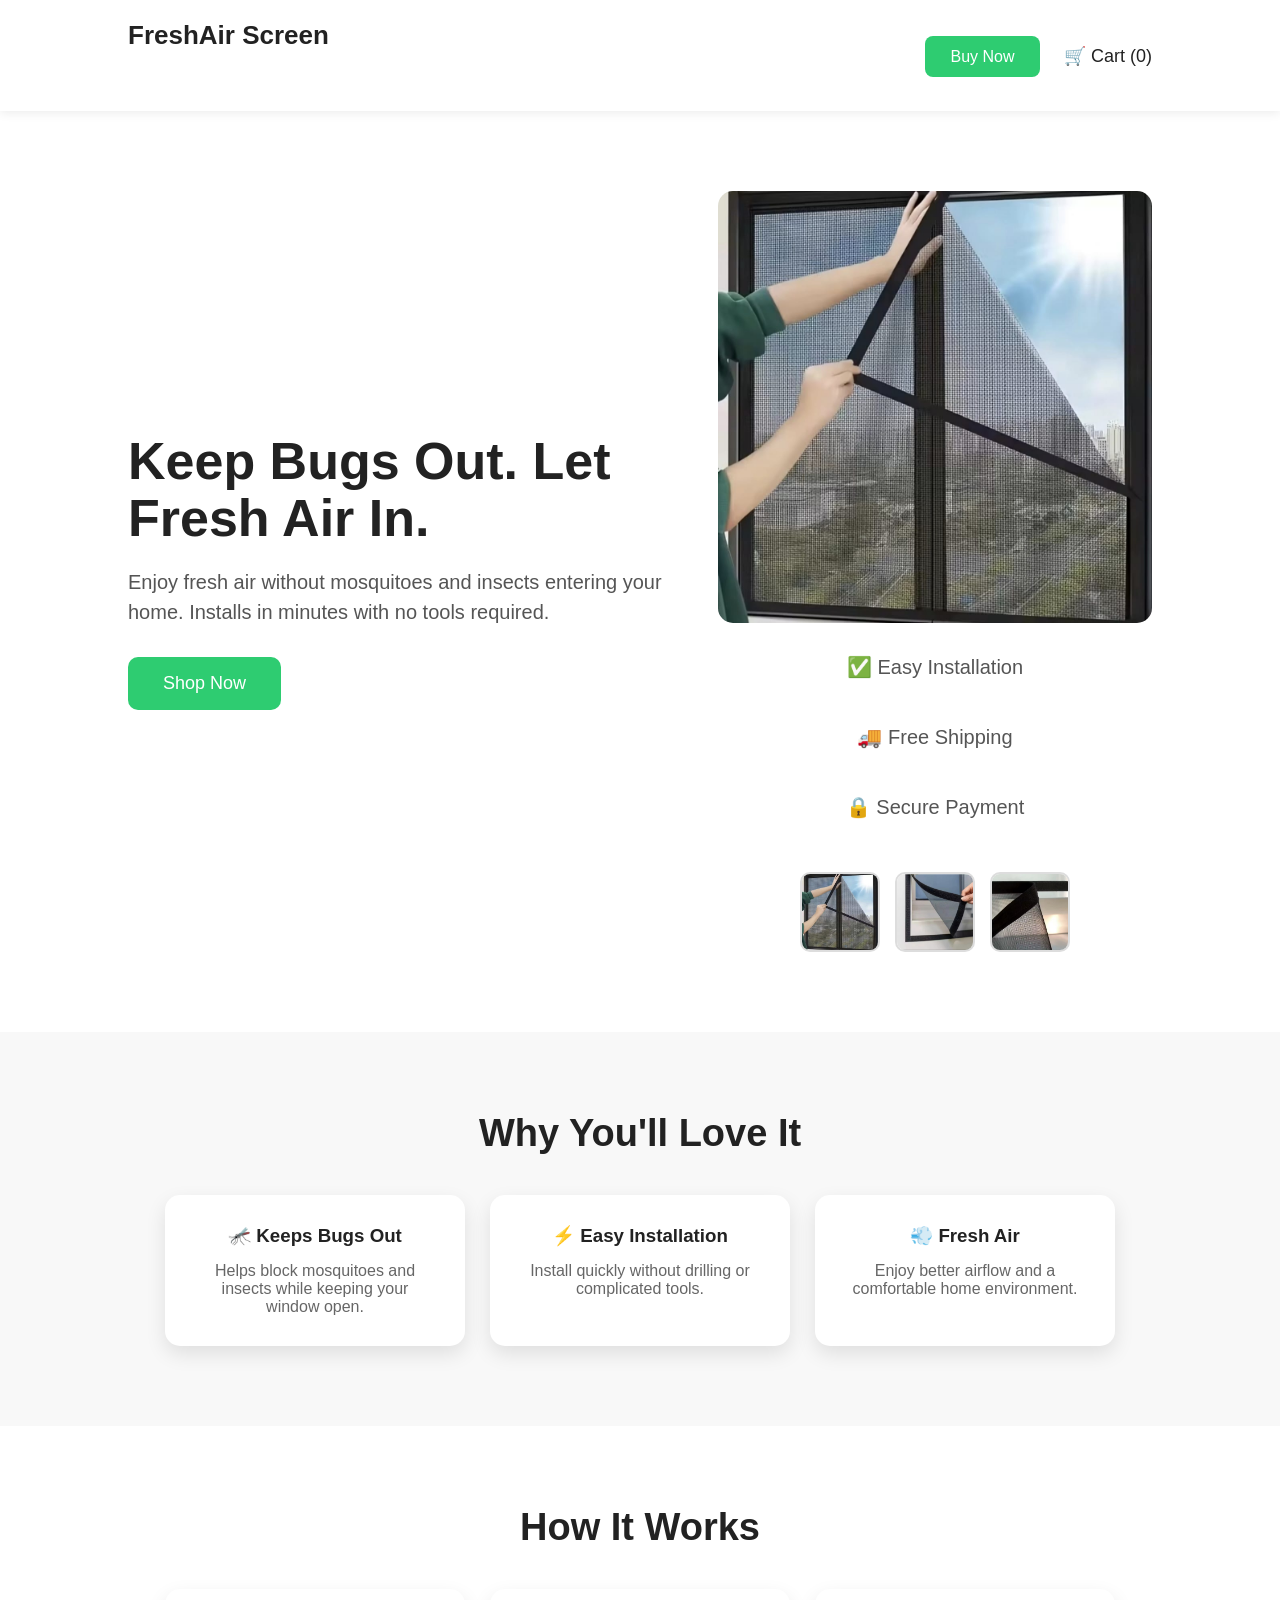
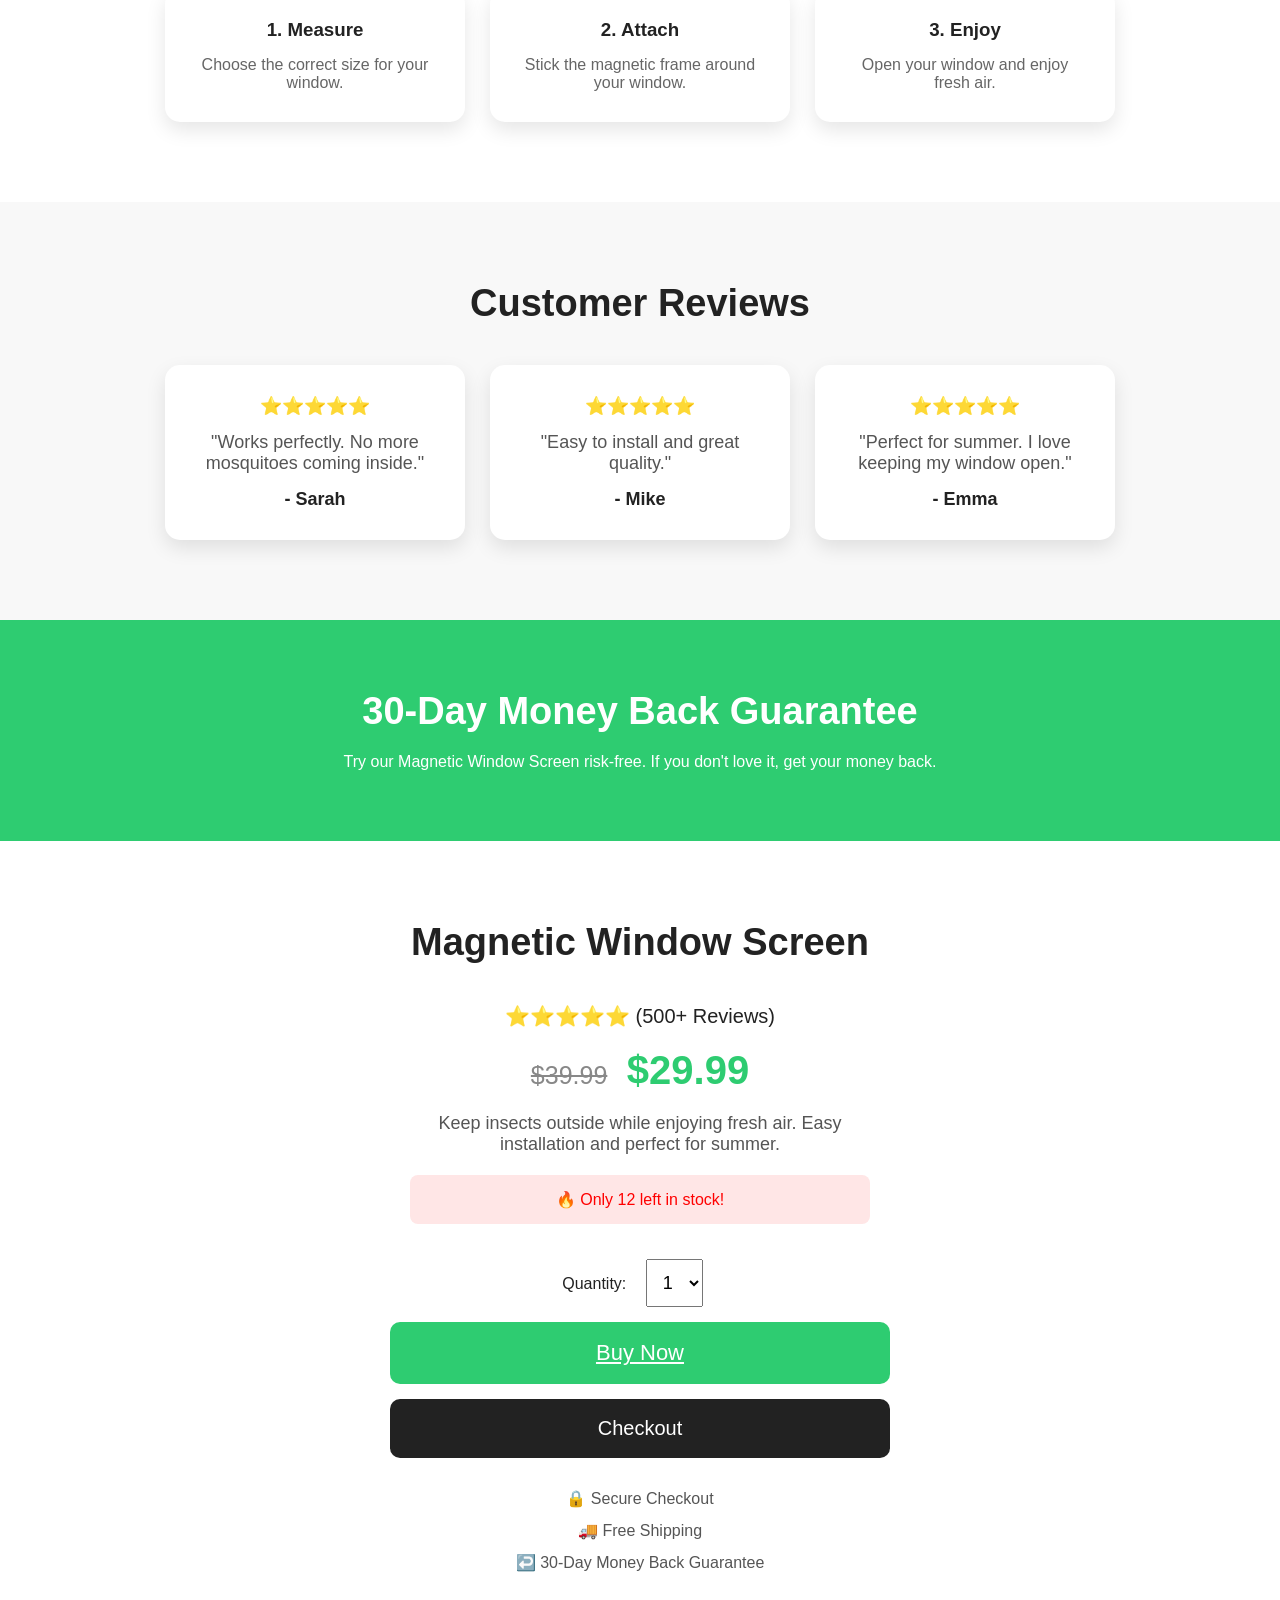
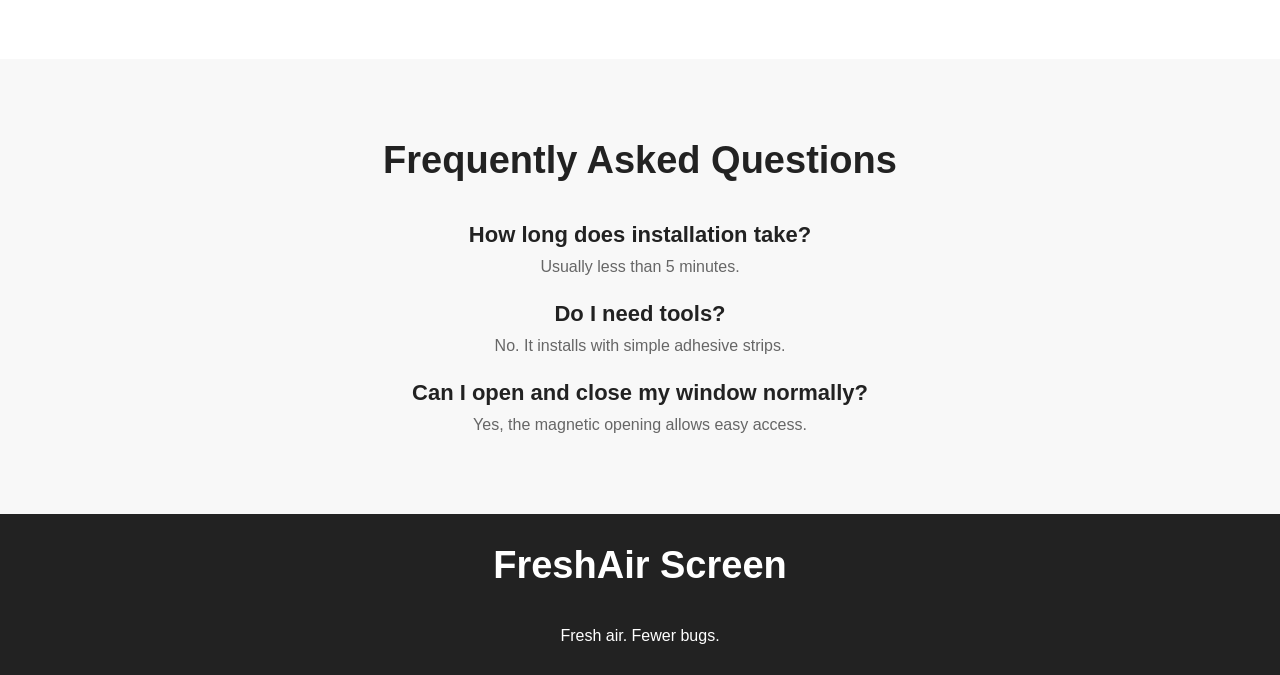
==== index.html @ 95ec8710 "Add files via upload" ====
<!DOCTYPE html>
<html lang="en">
<head>
    <meta charset="UTF-8">
    <meta name="viewport" content="width=device-width, initial-scale=1.0">
    <title>Magnetic Window Screen</title>
    <link rel="stylesheet" href="style.css">
</head>

<body>

<!-- NAVBAR -->
<nav>

<h2>FreshAir Screen</h2>


<div>

<a href="#buy">Buy Now</a>

<span class="cart">
🛒 Cart (<span id="cart-count">0</span>)
</span>

</div>


</nav>


<!-- HERO -->
<header class="hero">

    <div class="hero-content">
        <h1>Keep Bugs Out. Let Fresh Air In.</h1>

        <p>
        Enjoy fresh air without mosquitoes and insects entering your home.
        Installs in minutes with no tools required.
        </p>

        <a href="#buy" class="btn">Shop Now</a>
    </div>


    <div class="hero-image">

    <img id="main-image" src="images/product.png" alt="Magnetic Window Screen">
    <div class="product-badges">

    <p>✅ Easy Installation</p>
    <p>🚚 Free Shipping</p>
    <p>🔒 Secure Payment</p>

</div>

    <div class="thumbnail">
        <img src="images/product.png" onclick="changeImage(this.src)">
        <img src="images/product2.png" onclick="changeImage(this.src)">
        <img src="images/product3.png" onclick="changeImage(this.src)">
    </div>

</div>

</header>



<!-- BENEFITS -->
<section class="benefits">

<h2>Why You'll Love It</h2>

<div class="benefit-grid">


<div class="card">
<h3>🦟 Keeps Bugs Out</h3>
<p>Helps block mosquitoes and insects while keeping your window open.</p>
</div>


<div class="card">
<h3>⚡ Easy Installation</h3>
<p>Install quickly without drilling or complicated tools.</p>
</div>


<div class="card">
<h3>💨 Fresh Air</h3>
<p>Enjoy better airflow and a comfortable home environment.</p>
</div>


</div>

</section>




<!-- HOW IT WORKS -->

<section class="how">

<h2>How It Works</h2>


<div class="steps">

<div class="step">
<h3>1. Measure</h3>
<p>Choose the correct size for your window.</p>
</div>


<div class="step">
<h3>2. Attach</h3>
<p>Stick the magnetic frame around your window.</p>
</div>


<div class="step">
<h3>3. Enjoy</h3>
<p>Open your window and enjoy fresh air.</p>
</div>


</div>

</section>





<!-- REVIEWS -->

<section class="reviews">

<h2>Customer Reviews</h2>


<div class="review-box">

<div>
⭐⭐⭐⭐⭐
<p>"Works perfectly. No more mosquitoes coming inside."</p>
<b>- Sarah</b>
</div>


<div>
⭐⭐⭐⭐⭐
<p>"Easy to install and great quality."</p>
<b>- Mike</b>
</div>


<div>
⭐⭐⭐⭐⭐
<p>"Perfect for summer. I love keeping my window open."</p>
<b>- Emma</b>
</div>


</div>

</section>






<!-- GUARANTEE -->

<section class="guarantee">

<h2>30-Day Money Back Guarantee</h2>

<p>
Try our Magnetic Window Screen risk-free.
If you don't love it, get your money back.
</p>

</section>





<!-- PRODUCT BUY SECTION -->

<section id="buy" class="product-section">

    <div class="product-info">

        <h2>Magnetic Window Screen</h2>

        <div class="stars">
            ⭐⭐⭐⭐⭐ (500+ Reviews)
        </div>


        <div class="price">

            <span class="old-price">$39.99</span>

            <span class="new-price">$29.99</span>

        </div>


        <p>
        Keep insects outside while enjoying fresh air.
        Easy installation and perfect for summer.
        </p>


        <div class="stock">
            🔥 Only 12 left in stock!
        </div>


        <label>Quantity:</label>

        <select id="quantity">

            <option value="1">1</option>
            <option value="2">2</option>
            <option value="3">3</option>
            <option value="4">4</option>

        </select>


        <a class="cart-btn" href="https://buy.stripe.com/test_28EbJ36GmfGZ2kE6yRcEw00">
        Buy Now
        </a>

        <button class="checkout-btn" onclick="checkout()">
                 Checkout
        </button>


        <div class="checkout">

            🔒 Secure Checkout<br>
            🚚 Free Shipping<br>
            ↩️ 30-Day Money Back Guarantee

        </div>


    </div>


</section>





<!-- FAQ -->

<section class="faq">

<h2>Frequently Asked Questions</h2>


<h3>How long does installation take?</h3>
<p>Usually less than 5 minutes.</p>


<h3>Do I need tools?</h3>
<p>No. It installs with simple adhesive strips.</p>


<h3>Can I open and close my window normally?</h3>
<p>Yes, the magnetic opening allows easy access.</p>


</section>





<!-- FOOTER -->

<footer>

<h2>FreshAir Screen</h2>

<p>Fresh air. Fewer bugs.</p>

</footer>




<script src="script.js"></script>

</body>
</html>
---- style.css ----
*{
    margin:0;
    padding:0;
    box-sizing:border-box;
    font-family:Arial,sans-serif;
}

html{
    scroll-behavior:smooth;
}

body{
    background:white;
    color:#222;
}


/* NAVBAR */

nav{
    display:flex;
    justify-content:space-between;
    align-items:center;
    padding:20px 10%;
    background:white;
    box-shadow:0 2px 10px rgba(0,0,0,.08);
}

nav h2{
    font-size:26px;
}

nav a{
    text-decoration:none;
    background:#2ecc71;
    color:white;
    padding:12px 25px;
    border-radius:8px;
}



/* HERO */

.hero{
    display:flex;
    justify-content:space-between;
    align-items:center;
    padding:80px 10%;
    gap:40px;
}

.hero-content{
    max-width:550px;
}

.hero h1{
    font-size:52px;
    line-height:1.1;
    margin-bottom:20px;
}

.hero p{
    font-size:20px;
    color:#555;
    margin-bottom:30px;
    line-height:1.5;
}


.btn{
    display:inline-block;
    background:#2ecc71;
    color:white;
    text-decoration:none;
    padding:16px 35px;
    border-radius:10px;
    font-size:18px;
    border:none;
    cursor:pointer;
}


.btn:hover{
    background:#27ae60;
}


.hero-image img{
    width:450px;
    max-width:100%;
}



/* BENEFITS */

.benefits,
.how,
.reviews,
.faq{
    padding:80px 10%;
    text-align:center;
}


.benefits{
    background:#f8f8f8;
}


h2{
    font-size:38px;
    margin-bottom:40px;
}


.benefit-grid,
.steps,
.review-box{
    display:flex;
    justify-content:center;
    gap:25px;
    flex-wrap:wrap;
}


.card,
.step,
.review-box div{
    background:white;
    padding:30px;
    width:300px;
    border-radius:15px;
    box-shadow:0 8px 20px rgba(0,0,0,.1);
}


.card:hover,
.step:hover{
    transform:translateY(-8px);
}


.card,
.step{
    transition:.3s;
}


.card p,
.step p{
    color:#666;
    margin-top:15px;
}



/* REVIEWS */

.reviews{
    background:#f8f8f8;
}


.review-box div{
    font-size:18px;
}


.review-box p{
    margin:15px 0;
    color:#555;
}




/* GUARANTEE */

.guarantee{
    text-align:center;
    padding:70px 10%;
    background:#2ecc71;
    color:white;
}


.guarantee h2{
    margin-bottom:20px;
}



/* BUY */

.buy{
    text-align:center;
    padding:80px 10%;
}


.buy h1{
    font-size:50px;
    margin:20px;
}


.buy p{
    font-size:20px;
}



/* FAQ */

.faq{
    background:#f8f8f8;
}


.faq h3{
    margin-top:25px;
    font-size:22px;
}


.faq p{
    color:#666;
    margin-top:10px;
}




/* FOOTER */

footer{
    text-align:center;
    padding:30px;
    background:#222;
    color:white;
}



/* MOBILE */

@media(max-width:768px){

.hero{
    flex-direction:column;
    text-align:center;
}


.hero h1{
    font-size:38px;
}


.hero-image img{
    width:320px;
}


nav{
    padding:20px 5%;
}


}
.hero-image{
    text-align:center;
}


#main-image{
    width:450px;
    max-width:100%;
    border-radius:15px;
}


.thumbnail{
    display:flex;
    justify-content:center;
    gap:15px;
    margin-top:20px;
}


.thumbnail img{
    width:80px;
    height:80px;
    object-fit:cover;
    border-radius:10px;
    cursor:pointer;
    border:2px solid #ddd;
}


.thumbnail img:hover{
    border-color:#2ecc71;
}
.product-section{

    padding:80px 10%;
    display:flex;
    justify-content:center;
    text-align:center;

}


.product-info{

    max-width:500px;
}


.stars{

    margin:15px;
    font-size:20px;

}


.price{

    margin:20px;

}


.old-price{

    text-decoration:line-through;
    color:#888;
    font-size:25px;
    margin-right:15px;

}


.new-price{

    color:#2ecc71;
    font-size:40px;
    font-weight:bold;

}


.product-info p{

    font-size:18px;
    color:#555;
    margin:20px;

}


.stock{

    background:#ffe6e6;
    color:red;
    padding:15px;
    border-radius:8px;
    margin:20px;

}


select{

    padding:12px;
    font-size:18px;
    margin:15px;

}


.cart-btn{

    display:block;
    width:100%;
    padding:18px;
    background:#2ecc71;
    color:white;
    border:none;
    border-radius:10px;
    font-size:22px;
    cursor:pointer;

}


.cart-btn:hover{

    background:#27ae60;

}


.checkout{

    margin-top:25px;
    line-height:2;
    color:#555;

}
.cart{

margin-left:20px;
font-size:18px;
cursor:pointer;

}


.checkout-btn{

margin-top:15px;
width:100%;
padding:18px;
background:#222;
color:white;
border:none;
border-radius:10px;
font-size:20px;
cursor:pointer;

}


.checkout-btn:hover{

background:#444;

}
/* MOBILE RESPONSIVE DESIGN */

@media(max-width:768px){

    nav{
        flex-direction:column;
        gap:15px;
        text-align:center;
    }


    .hero{

        flex-direction:column;
        text-align:center;
        padding:50px 5%;

    }


    .hero h1{

        font-size:36px;

    }


    .hero p{

        font-size:18px;

    }


    .hero-image img{

        width:300px;

    }


    .benefit-grid,
    .steps,
    .review-box{

        flex-direction:column;
        align-items:center;

    }


    .card,
    .step,
    .review-box div{

        width:90%;

    }


    .product-section{

        padding:50px 5%;

    }


    .new-price{

        font-size:35px;

    }


    .buy h1{

        font-size:35px;

    }

}
.checkout-page{

    max-width:500px;
    margin:60px auto;
    padding:40px;
    background:white;
    border-radius:15px;
    box-shadow:0 10px 30px rgba(0,0,0,.1);
    text-align:center;

}


.checkout-page h1{

    font-size:40px;
    margin-bottom:20px;

}


.checkout-page h2{

    font-size:25px;
    margin-bottom:10px;

}


.checkout-page p{

    font-size:20px;
    margin-bottom:25px;

}


.checkout-page label{

    display:block;
    text-align:left;
    margin-top:15px;
    font-weight:bold;

}


.checkout-page input{

    width:100%;
    padding:15px;
    margin-top:8px;
    border:1px solid #ddd;
    border-radius:8px;
    font-size:16px;

}
.product-badges{
    margin-top:25px;
    display:flex;
    flex-direction:column;
    gap:10px;
    font-size:18px;
    color:#444;
}
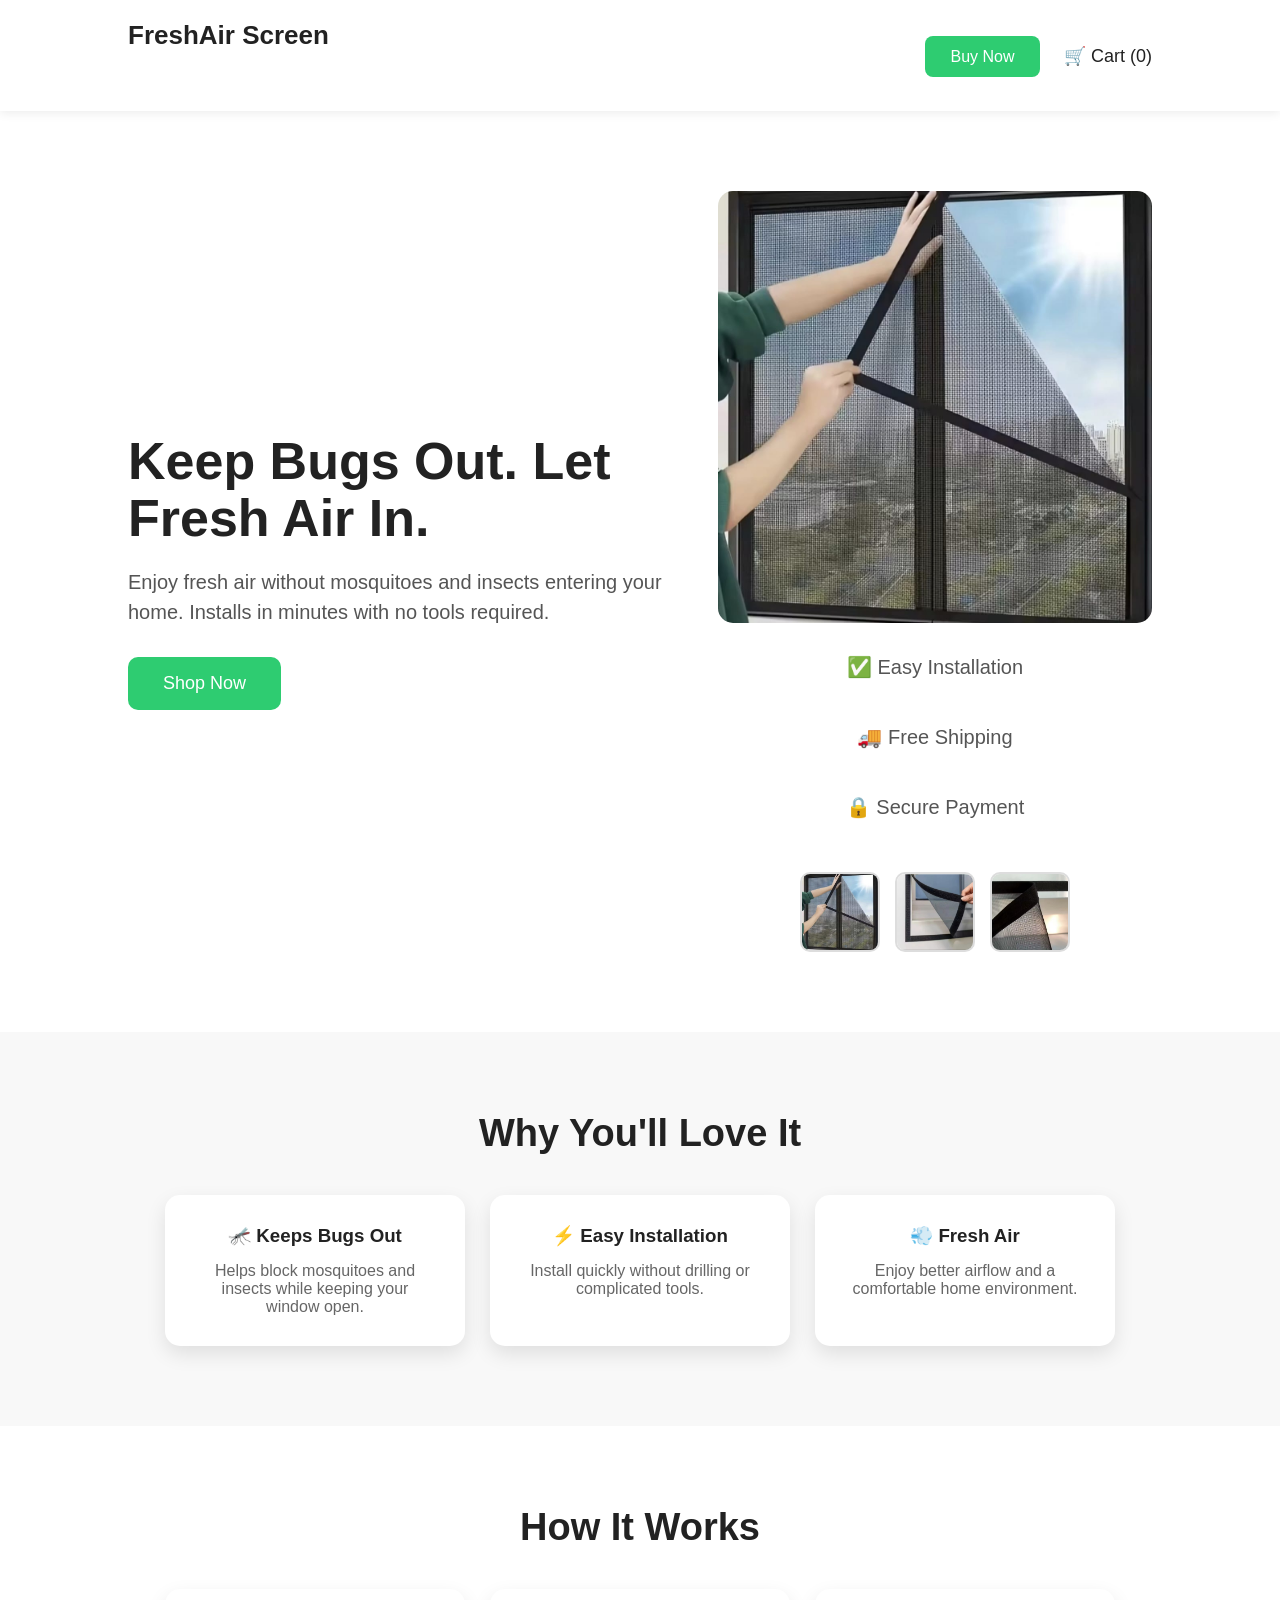
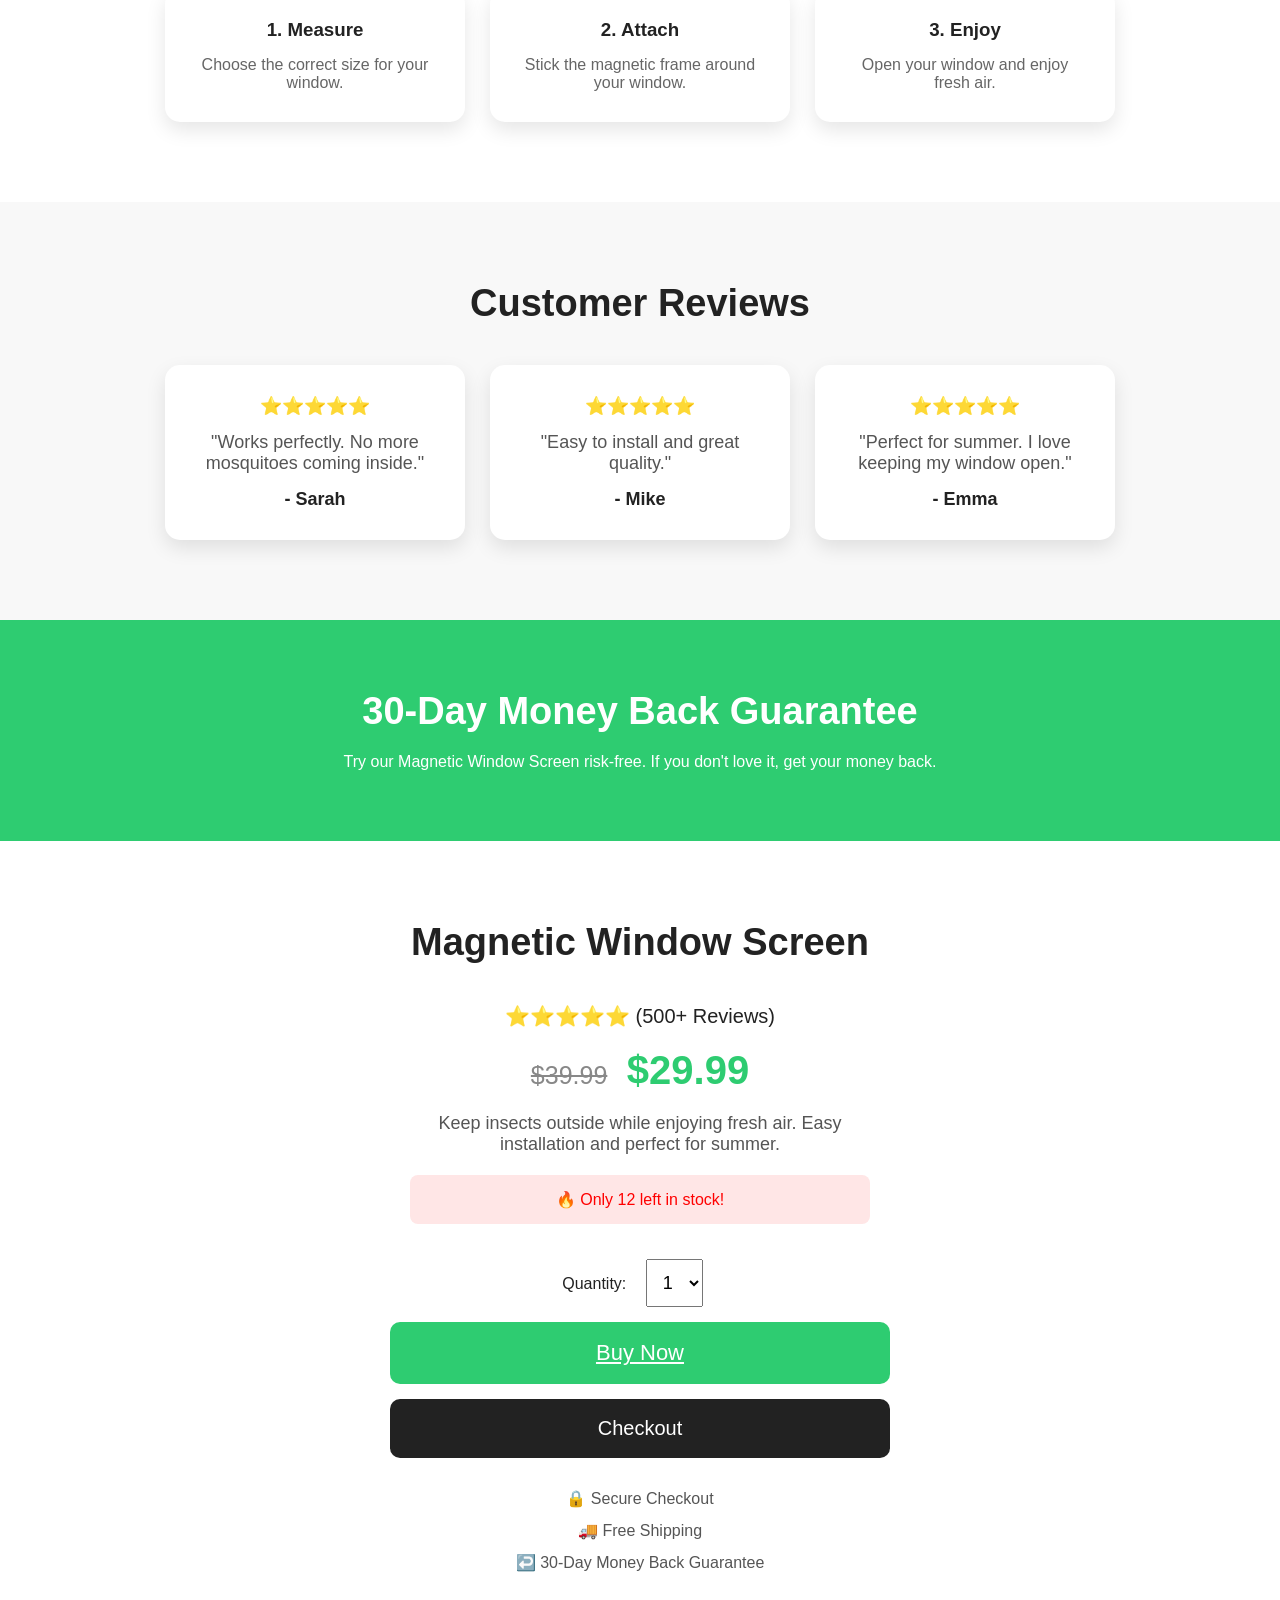
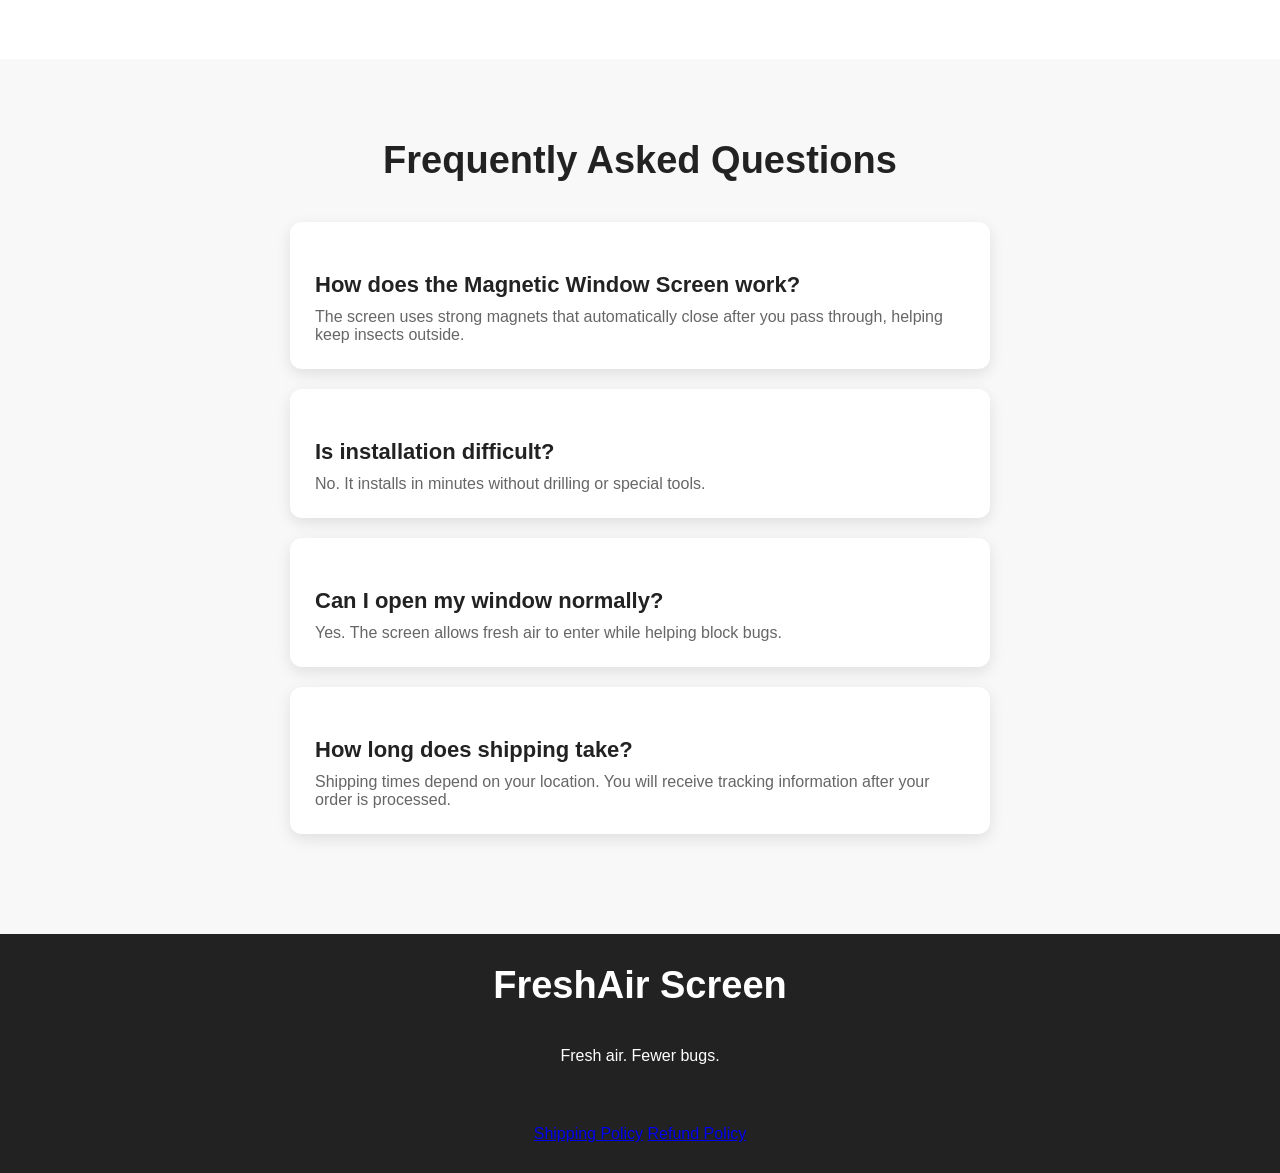
==== commit bc63fe48: "Add files via upload" ====
--- a/index.html
+++ b/index.html
@@ -236,7 +236,7 @@
         </select>
 
 
-        <a class="cart-btn" href="https://buy.stripe.com/test_28EbJ36GmfGZ2kE6yRcEw00">
+        <a class="cart-btn" href="https://buy.stripe.com/28EbJ36GmfGZ2kE6yRcEw00">
         Buy Now
         </a>
 
@@ -269,17 +269,44 @@
 
 <h2>Frequently Asked Questions</h2>
 
-
-<h3>How long does installation take?</h3>
-<p>Usually less than 5 minutes.</p>
-
-
-<h3>Do I need tools?</h3>
-<p>No. It installs with simple adhesive strips.</p>
-
-
-<h3>Can I open and close my window normally?</h3>
-<p>Yes, the magnetic opening allows easy access.</p>
+<div class="faq-box">
+
+<h3>How does the Magnetic Window Screen work?</h3>
+<p>
+The screen uses strong magnets that automatically close after you pass through, helping keep insects outside.
+</p>
+
+</div>
+
+
+<div class="faq-box">
+
+<h3>Is installation difficult?</h3>
+<p>
+No. It installs in minutes without drilling or special tools.
+</p>
+
+</div>
+
+
+<div class="faq-box">
+
+<h3>Can I open my window normally?</h3>
+<p>
+Yes. The screen allows fresh air to enter while helping block bugs.
+</p>
+
+</div>
+
+
+<div class="faq-box">
+
+<h3>How long does shipping take?</h3>
+<p>
+Shipping times depend on your location. You will receive tracking information after your order is processed.
+</p>
+
+</div>
 
 
 </section>
@@ -302,6 +329,12 @@
 
 
 <script src="script.js"></script>
-
+<footer>
+
+<a href="shipping-policy.html">Shipping Policy</a>
+
+<a href="refund-policy.html">Refund Policy</a>
+
+</footer>
 </body>
 </html>
--- a/style.css
+++ b/style.css
@@ -585,4 +585,81 @@
     gap:10px;
     font-size:18px;
     color:#444;
+}
+.faq{
+
+padding:80px 10%;
+background:#f8f8f8;
+text-align:center;
+
+}
+
+
+.faq h2{
+
+font-size:38px;
+margin-bottom:40px;
+
+}
+
+
+.faq-box{
+
+background:white;
+padding:25px;
+margin:20px auto;
+max-width:700px;
+border-radius:12px;
+box-shadow:0 5px 15px rgba(0,0,0,.1);
+text-align:left;
+
+}
+
+
+.faq-box h3{
+
+margin-bottom:10px;
+
+}
+
+
+.faq-box p{
+
+color:#666;
+
+}
+.policy{
+
+max-width:800px;
+margin:60px auto;
+padding:40px;
+background:white;
+border-radius:15px;
+box-shadow:0 10px 25px rgba(0,0,0,.1);
+
+}
+
+
+.policy h1{
+
+text-align:center;
+font-size:40px;
+margin-bottom:30px;
+
+}
+
+
+.policy h2{
+
+margin-top:25px;
+margin-bottom:10px;
+
+}
+
+
+.policy p{
+
+color:#555;
+line-height:1.7;
+
 }
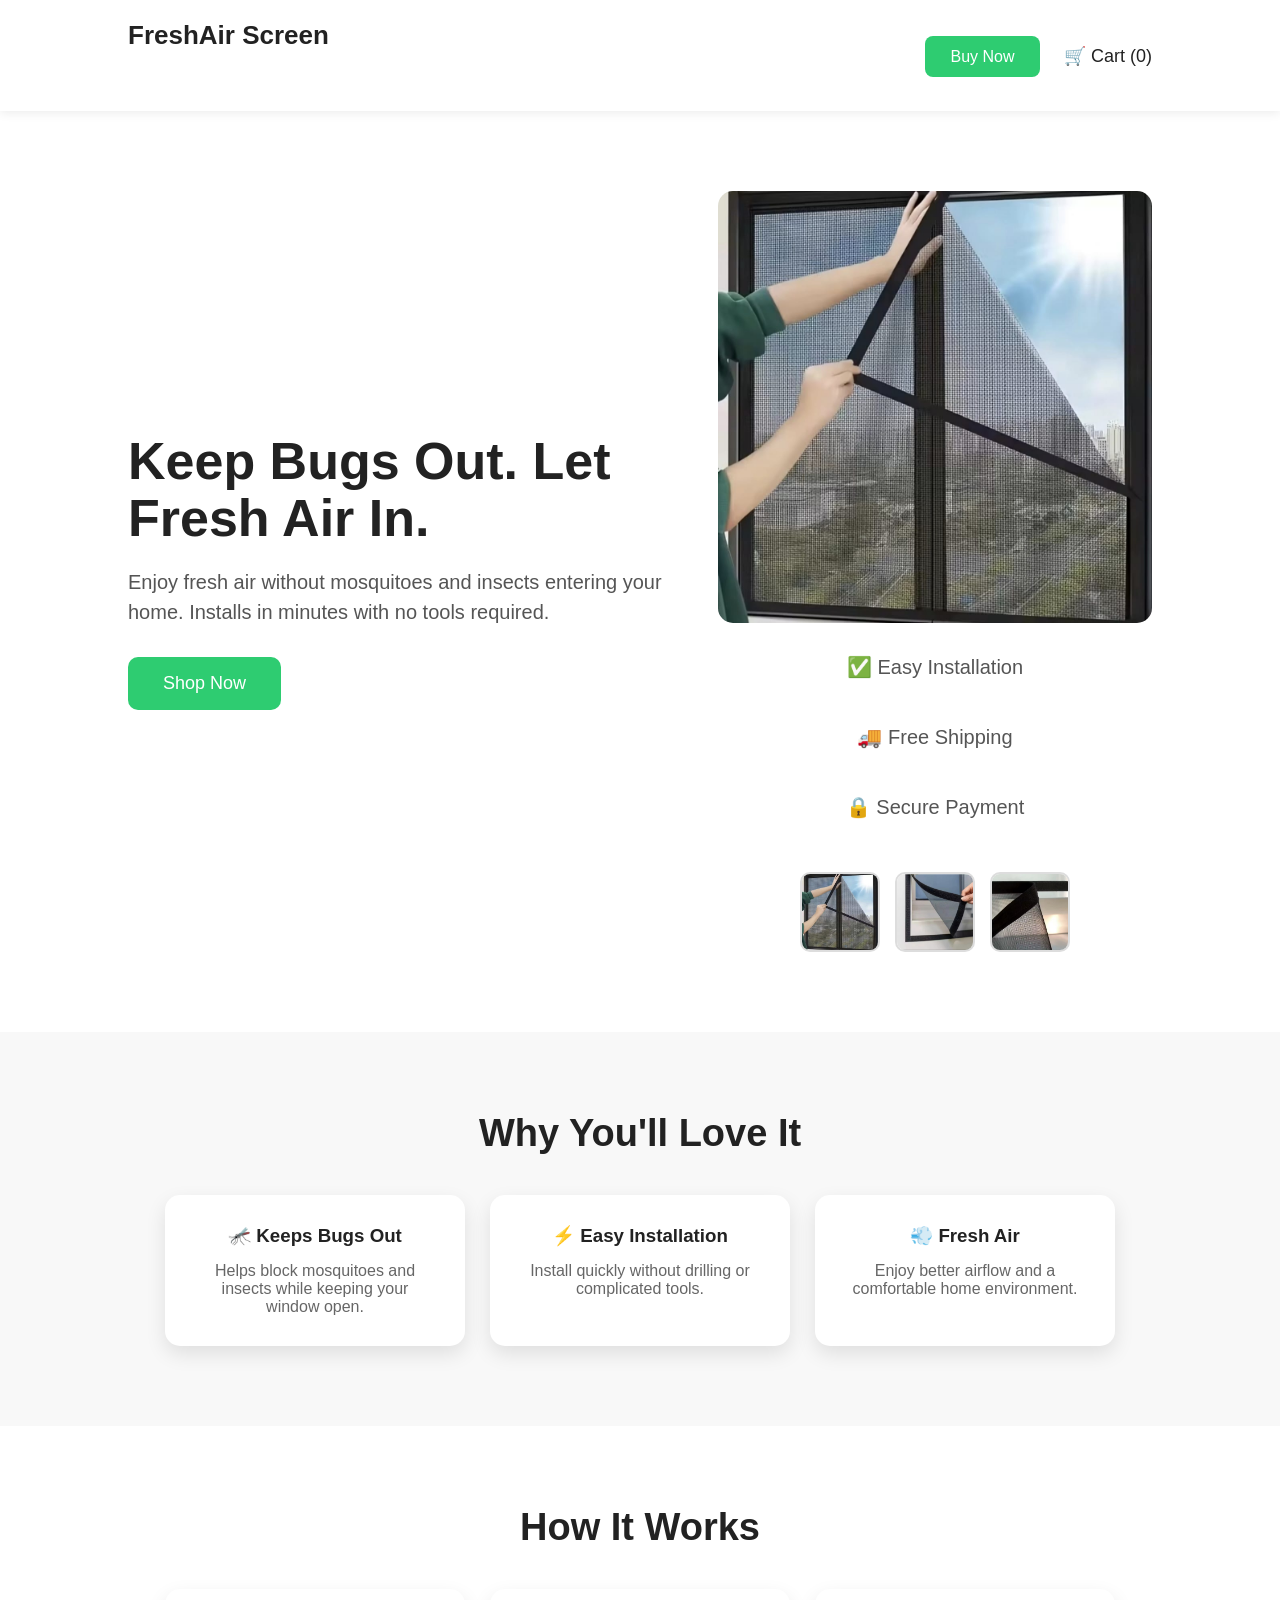
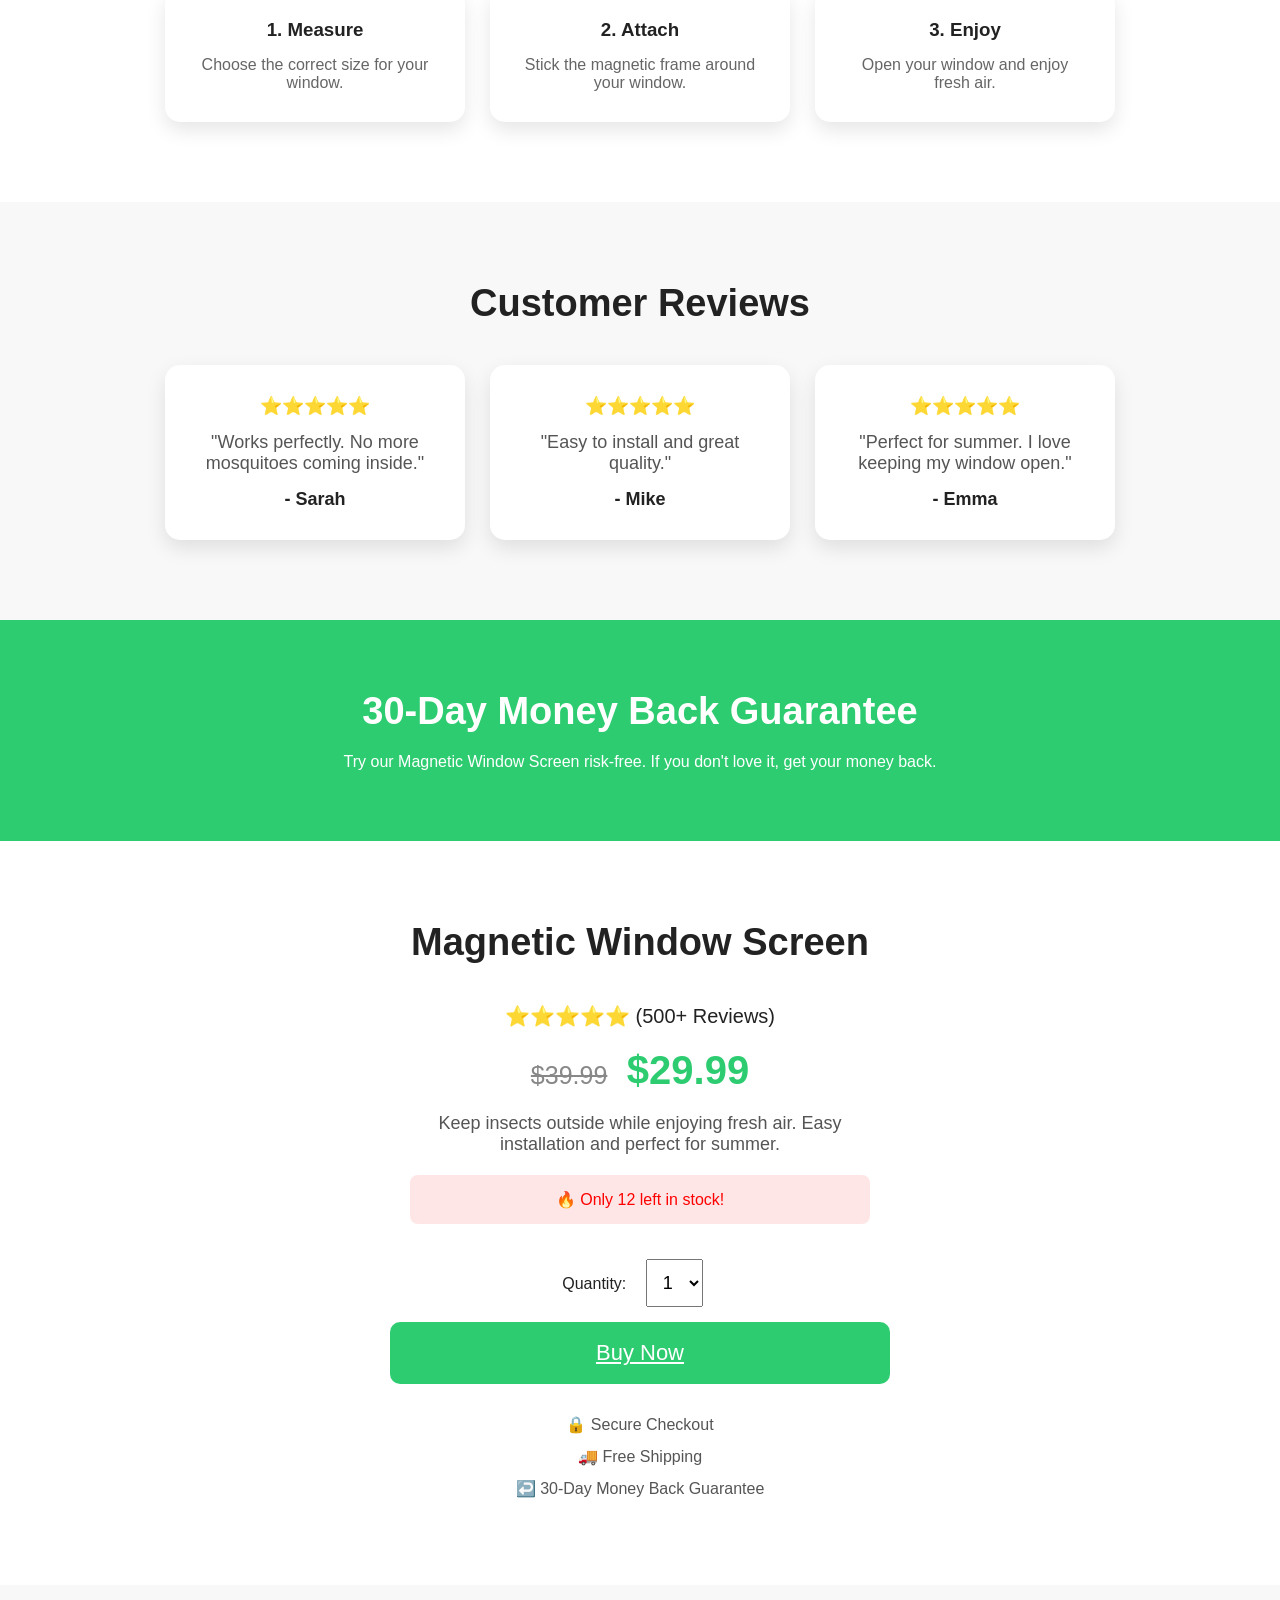
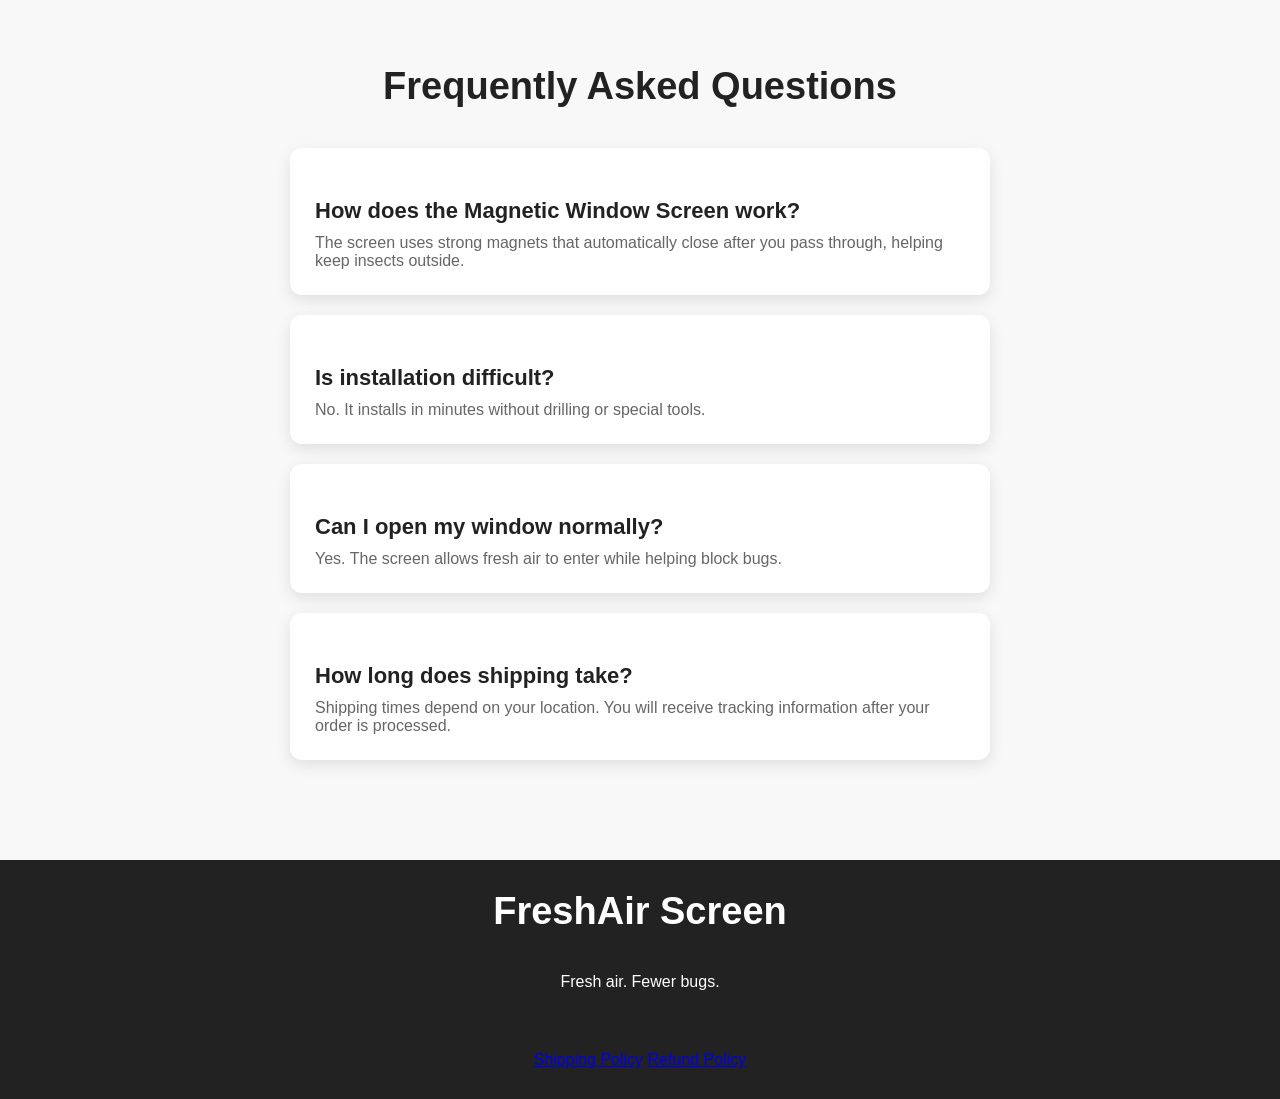
==== commit 99f2398e: "Add files via upload" ====
--- a/index.html
+++ b/index.html
@@ -240,9 +240,7 @@
         Buy Now
         </a>
 
-        <button class="checkout-btn" onclick="checkout()">
-                 Checkout
-        </button>
+        
 
 
         <div class="checkout">
